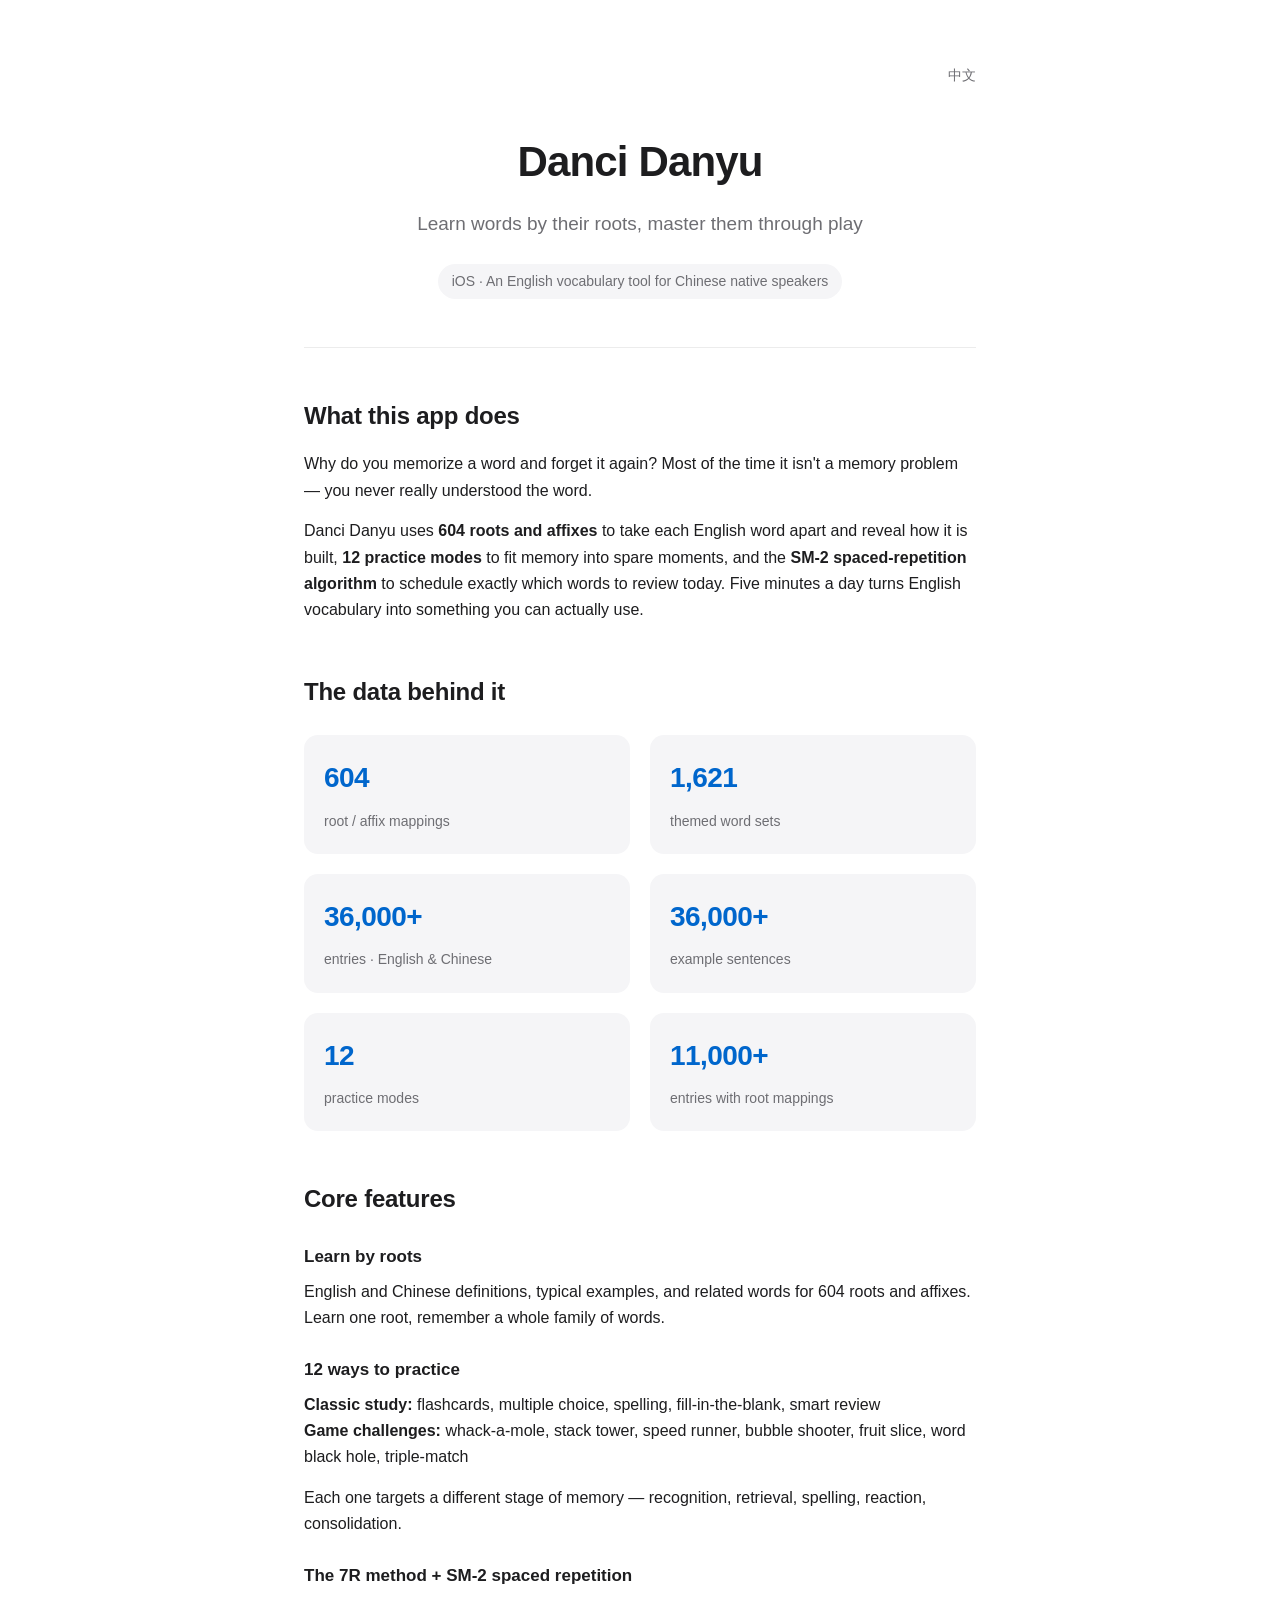
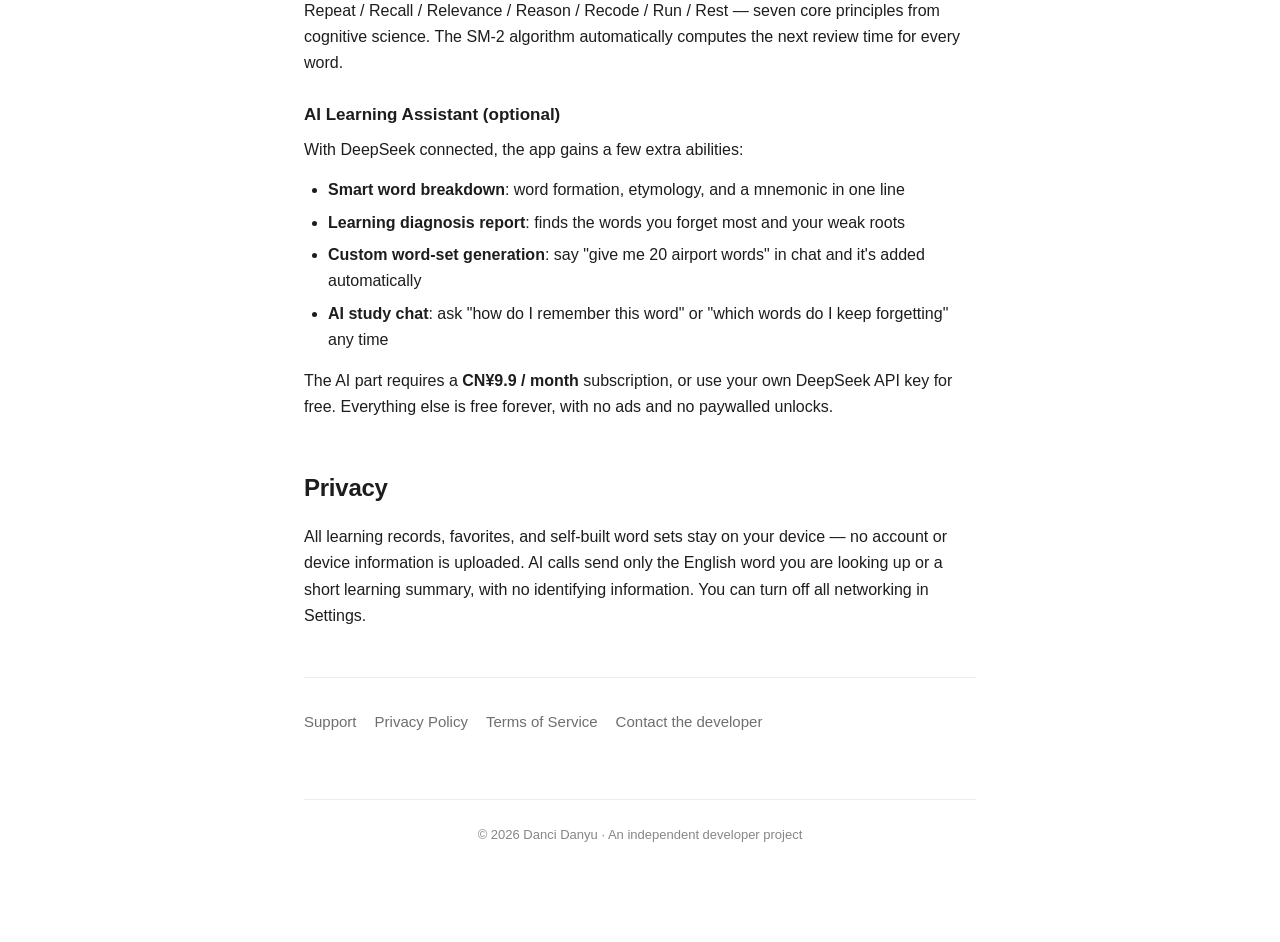
==== index-en.html @ 709baf02 "Add English versions of all pages + bilingual language toggles New: index-en, privacy-en, terms-en, " ====
<!DOCTYPE html>
<html lang="en">
<head>
<meta charset="utf-8">
<meta name="viewport" content="width=device-width, initial-scale=1">
<title>Danci Danyu · Learn words by their roots, master them through play</title>
<meta name="description" content="Danci Danyu: 604 root/affix mappings + 1,621 themed word sets + 36,000+ entries + 12 practice modes + an AI Learning Assistant. Turn vocabulary into a daily rhythm.">
<style>
*{box-sizing:border-box;margin:0;padding:0}
html{-webkit-text-size-adjust:100%}
body{font:16px/1.65 -apple-system,BlinkMacSystemFont,"PingFang SC","Helvetica Neue",sans-serif;color:#1d1d1f;background:#fff;padding:0}
a{color:#06c;text-decoration:none}
a:hover{text-decoration:underline}
main{max-width:720px;margin:0 auto;padding:64px 24px 96px}
.lang{display:block;text-align:right;font-size:14px;color:#6e6e73;margin-bottom:8px}
.hero{text-align:center;padding:32px 0 48px;border-bottom:1px solid #ececec;margin-bottom:48px}
.hero h1{font-size:42px;font-weight:700;letter-spacing:-0.02em;margin-bottom:12px}
.hero p.tagline{font-size:19px;color:#6e6e73;margin-bottom:24px}
.hero .badge{display:inline-block;font-size:14px;color:#6e6e73;background:#f5f5f7;padding:6px 14px;border-radius:20px}
section{margin:48px 0}
h2{font-size:24px;font-weight:600;margin-bottom:16px;letter-spacing:-0.01em}
h3{font-size:17px;font-weight:600;margin:24px 0 8px}
p{margin-bottom:14px;color:#1d1d1f}
ul{margin:14px 0 14px 24px}
li{margin-bottom:6px}
.feature-grid{display:grid;grid-template-columns:repeat(auto-fit,minmax(220px,1fr));gap:20px;margin-top:24px}
.feature{padding:20px;background:#f5f5f7;border-radius:14px}
.feature .num{font-size:28px;font-weight:700;color:#06c;display:block;margin-bottom:6px;letter-spacing:-0.02em}
.feature .label{font-size:14px;color:#6e6e73}
.links{margin-top:48px;padding-top:32px;border-top:1px solid #ececec;display:flex;flex-wrap:wrap;gap:18px;font-size:15px}
.links a{color:#6e6e73}
footer{margin-top:64px;padding-top:24px;border-top:1px solid #ececec;font-size:13px;color:#86868b;text-align:center}
</style>
</head>
<body>
<main>

<a href="index.html" class="lang">中文</a>

<header class="hero">
  <h1>Danci Danyu</h1>
  <p class="tagline">Learn words by their roots, master them through play</p>
  <span class="badge">iOS · An English vocabulary tool for Chinese native speakers</span>
</header>

<section>
  <h2>What this app does</h2>
  <p>Why do you memorize a word and forget it again? Most of the time it isn't a memory problem — you never really understood the word.</p>
  <p>Danci Danyu uses <strong>604 roots and affixes</strong> to take each English word apart and reveal how it is built, <strong>12 practice modes</strong> to fit memory into spare moments, and the <strong>SM-2 spaced-repetition algorithm</strong> to schedule exactly which words to review today. Five minutes a day turns English vocabulary into something you can actually use.</p>
</section>

<section>
  <h2>The data behind it</h2>
  <div class="feature-grid">
    <div class="feature"><span class="num">604</span><span class="label">root / affix mappings</span></div>
    <div class="feature"><span class="num">1,621</span><span class="label">themed word sets</span></div>
    <div class="feature"><span class="num">36,000+</span><span class="label">entries · English &amp; Chinese</span></div>
    <div class="feature"><span class="num">36,000+</span><span class="label">example sentences</span></div>
    <div class="feature"><span class="num">12</span><span class="label">practice modes</span></div>
    <div class="feature"><span class="num">11,000+</span><span class="label">entries with root mappings</span></div>
  </div>
</section>

<section>
  <h2>Core features</h2>

  <h3>Learn by roots</h3>
  <p>English and Chinese definitions, typical examples, and related words for 604 roots and affixes. Learn one root, remember a whole family of words.</p>

  <h3>12 ways to practice</h3>
  <p><strong>Classic study:</strong> flashcards, multiple choice, spelling, fill-in-the-blank, smart review<br>
  <strong>Game challenges:</strong> whack-a-mole, stack tower, speed runner, bubble shooter, fruit slice, word black hole, triple-match</p>
  <p>Each one targets a different stage of memory — recognition, retrieval, spelling, reaction, consolidation.</p>

  <h3>The 7R method + SM-2 spaced repetition</h3>
  <p>Repeat / Recall / Relevance / Reason / Recode / Run / Rest — seven core principles from cognitive science. The SM-2 algorithm automatically computes the next review time for every word.</p>

  <h3>AI Learning Assistant (optional)</h3>
  <p>With DeepSeek connected, the app gains a few extra abilities:</p>
  <ul>
    <li><strong>Smart word breakdown</strong>: word formation, etymology, and a mnemonic in one line</li>
    <li><strong>Learning diagnosis report</strong>: finds the words you forget most and your weak roots</li>
    <li><strong>Custom word-set generation</strong>: say "give me 20 airport words" in chat and it's added automatically</li>
    <li><strong>AI study chat</strong>: ask "how do I remember this word" or "which words do I keep forgetting" any time</li>
  </ul>
  <p>The AI part requires a <strong>CN¥9.9 / month</strong> subscription, or use your own DeepSeek API key for free. Everything else is free forever, with no ads and no paywalled unlocks.</p>
</section>

<section>
  <h2>Privacy</h2>
  <p>All learning records, favorites, and self-built word sets stay on your device — no account or device information is uploaded. AI calls send only the English word you are looking up or a short learning summary, with no identifying information. You can turn off all networking in Settings.</p>
</section>

<div class="links">
  <a href="support-en.html">Support</a>
  <a href="privacy-en.html">Privacy Policy</a>
  <a href="terms-en.html">Terms of Service</a>
  <a href="mailto:b@guannian.com">Contact the developer</a>
</div>

<footer>
  &copy; 2026 Danci Danyu · An independent developer project
</footer>

</main>
</body>
</html>
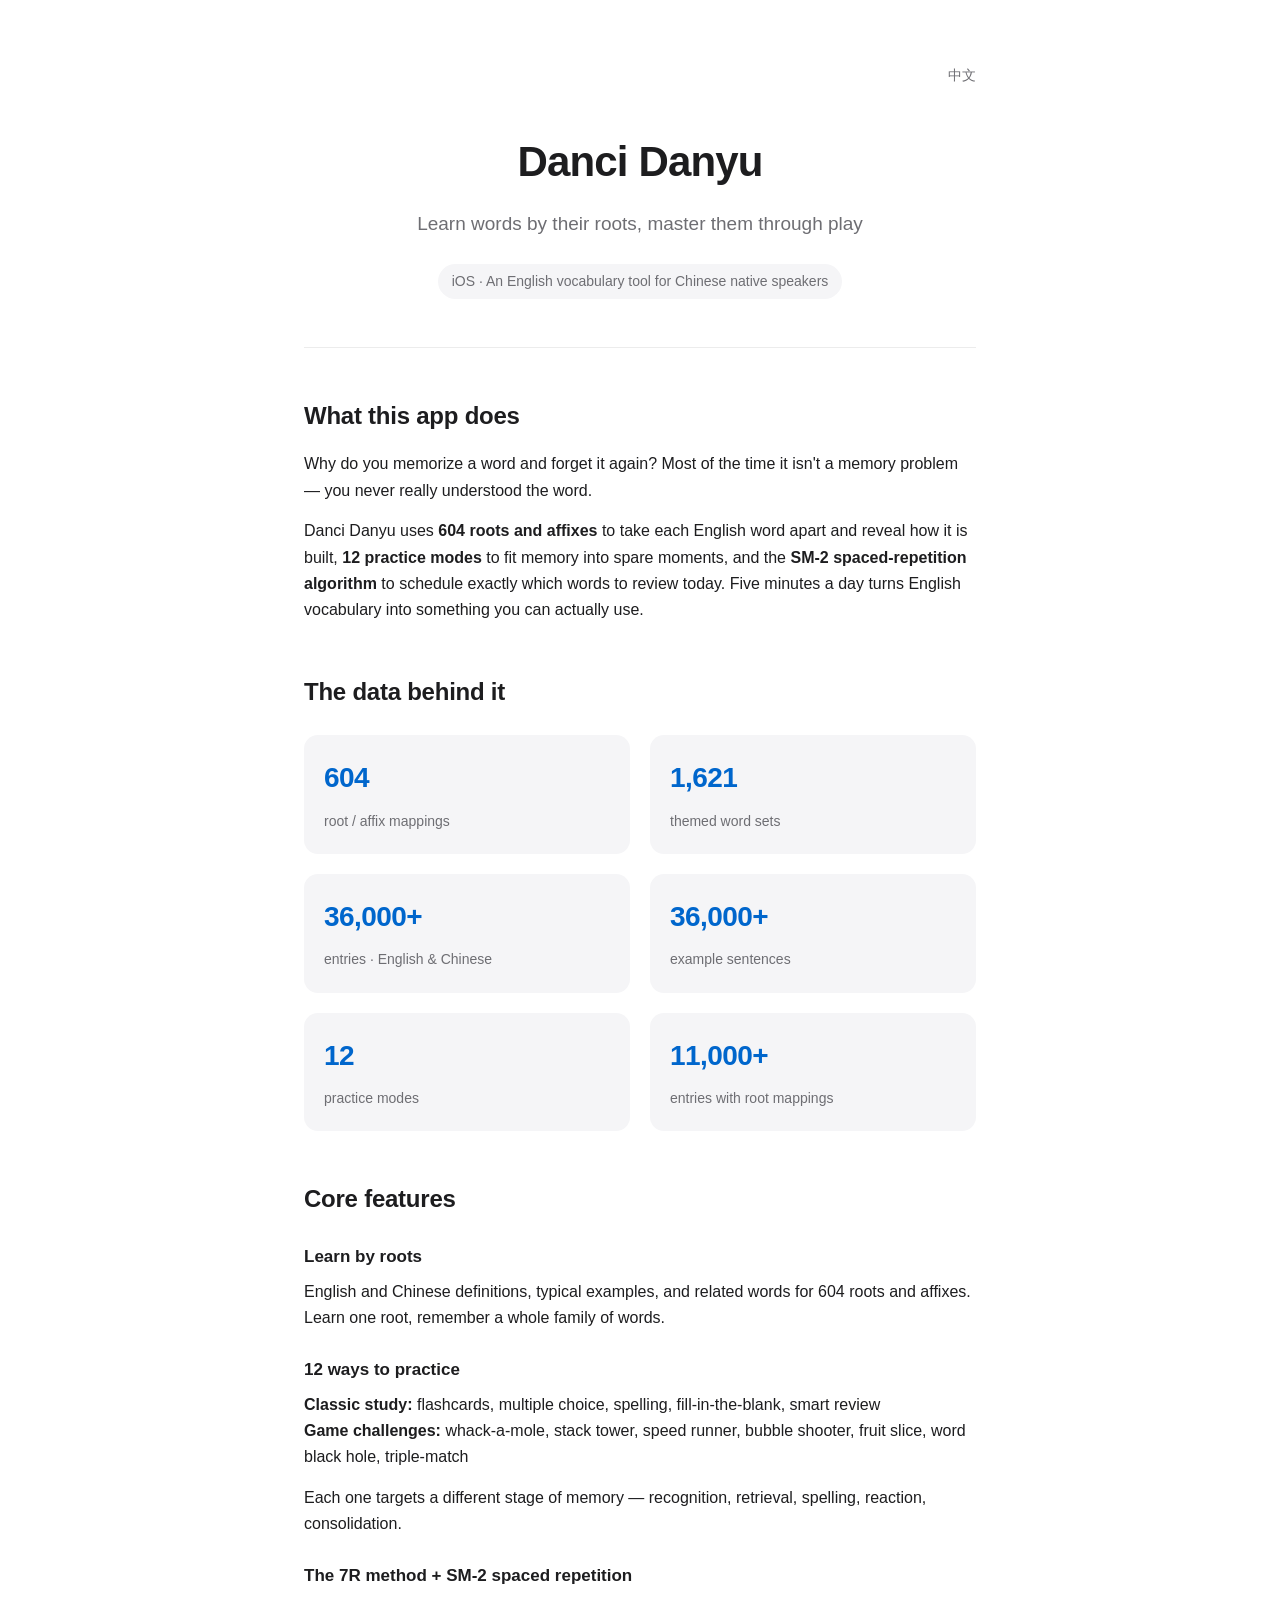
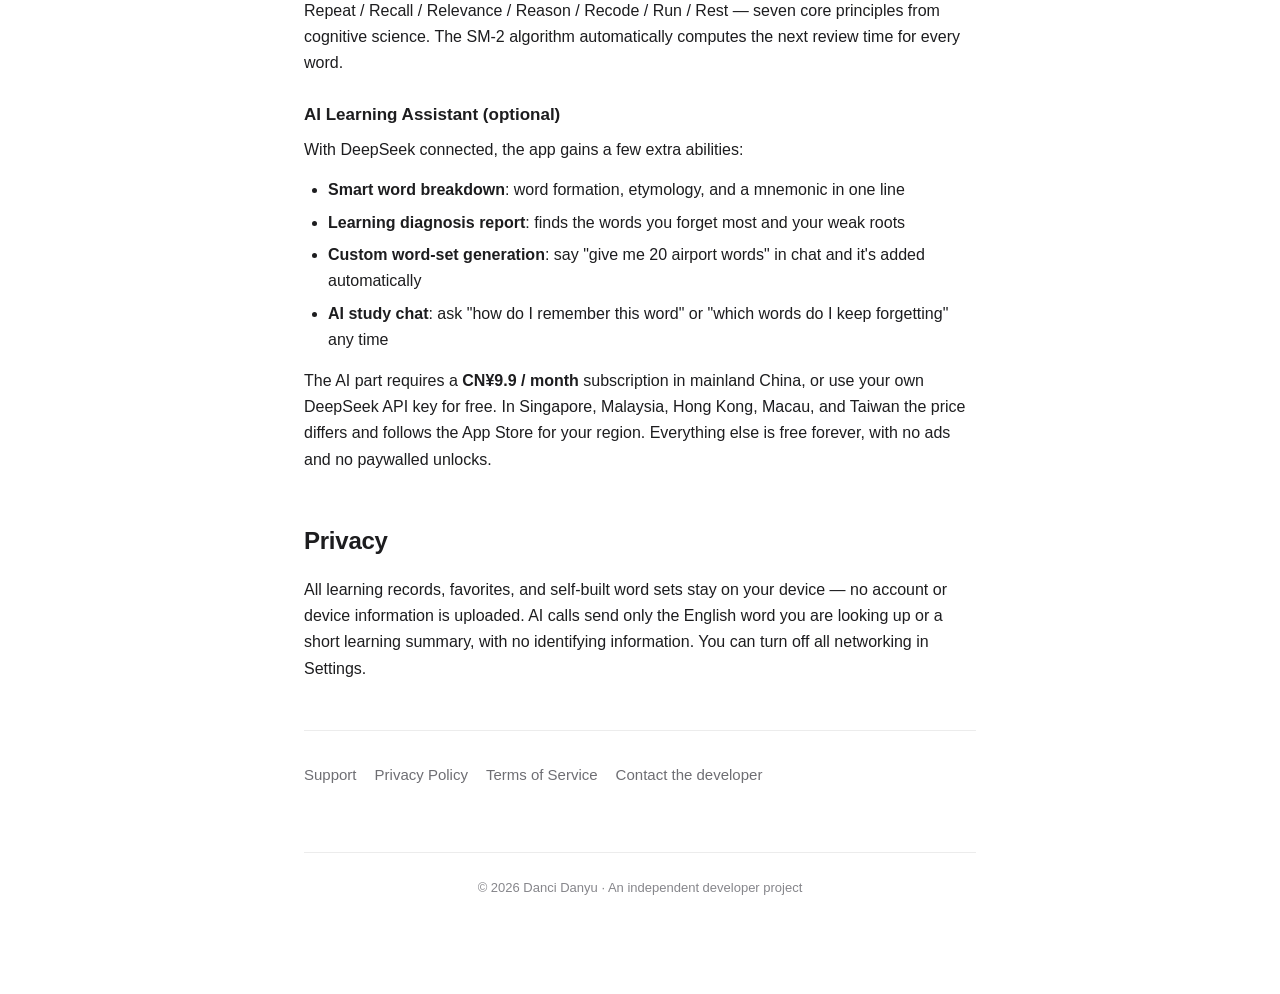
==== commit 2e3850d3: "Note regional pricing (SG/MY/HK/MO/TW differ from mainland) on EN pages Co-Authored-By: Claude Opus " ====
--- a/index-en.html
+++ b/index-en.html
@@ -83,7 +83,7 @@
     <li><strong>Custom word-set generation</strong>: say "give me 20 airport words" in chat and it's added automatically</li>
     <li><strong>AI study chat</strong>: ask "how do I remember this word" or "which words do I keep forgetting" any time</li>
   </ul>
-  <p>The AI part requires a <strong>CN¥9.9 / month</strong> subscription, or use your own DeepSeek API key for free. Everything else is free forever, with no ads and no paywalled unlocks.</p>
+  <p>The AI part requires a <strong>CN¥9.9 / month</strong> subscription in mainland China, or use your own DeepSeek API key for free. In Singapore, Malaysia, Hong Kong, Macau, and Taiwan the price differs and follows the App Store for your region. Everything else is free forever, with no ads and no paywalled unlocks.</p>
 </section>
 
 <section>
